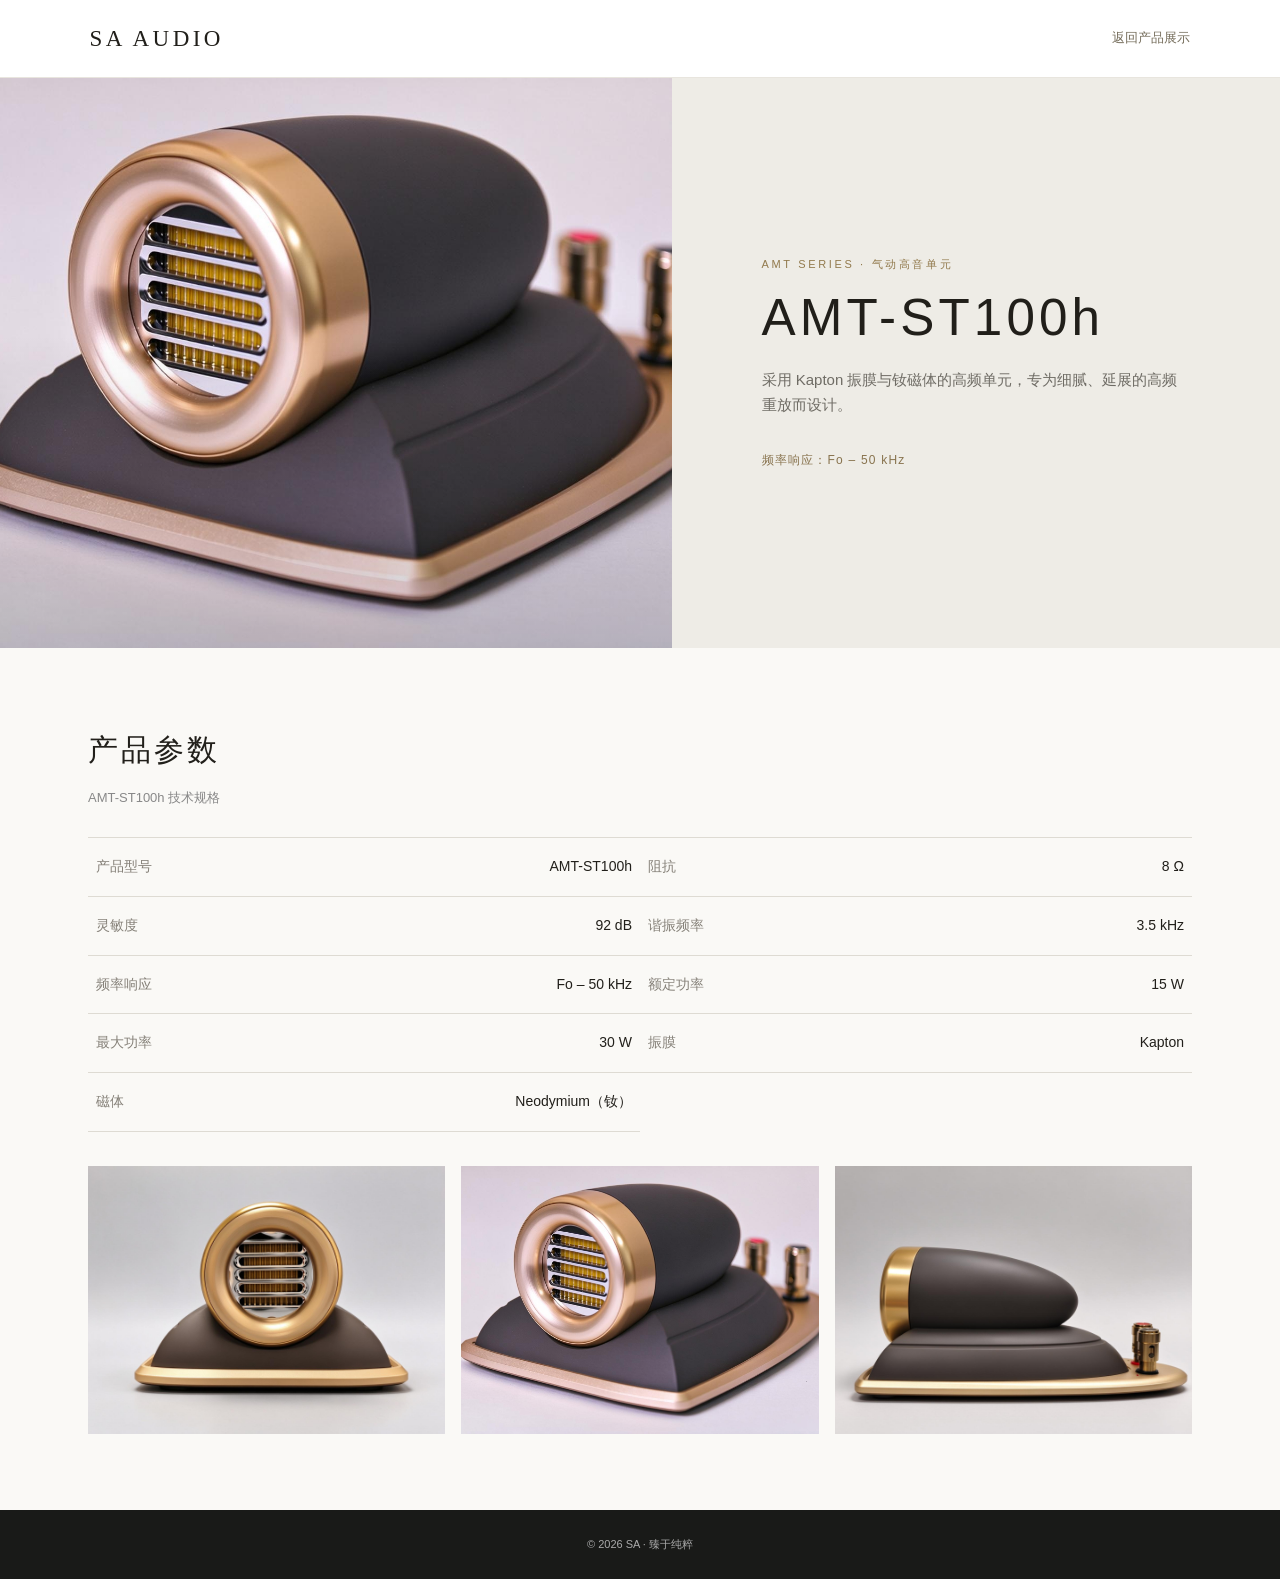
==== products/amt-st100h.html @ e04b7392 "网页升级" ====
<!doctype html>
<html lang="zh-CN">
<head>
  <meta charset="utf-8">
  <meta name="viewport" content="width=device-width, initial-scale=1">
  <title>AMT-ST100h｜SA Audio</title>
  <link rel="stylesheet" href="product.css">
</head>
<body>
  <header class="detail-header">
    <a class="detail-logo" href="../index.html">SA AUDIO</a>
    <a class="back-link" href="../index.html#products">返回产品展示</a>
  </header>
  <main>
    <section class="detail-hero">
      <div class="detail-image amt-detail-image" role="img" aria-label="AMT-ST100h 气动高音单元正侧面图">
        <img src="../images/productImg/AMT-ST100h/正侧面.png" alt="AMT-ST100h 气动高音单元">
      </div>
      <div class="detail-copy">
        <p class="detail-kicker">AMT SERIES · 气动高音单元</p>
        <h1>AMT-ST100h</h1>
        <p class="detail-lead">采用 Kapton 振膜与钕磁体的高频单元，专为细腻、延展的高频重放而设计。</p>
        <p class="detail-price-note">频率响应：Fo – 50 kHz</p>
      </div>
    </section>
    <section class="detail-section">
      <h2>产品参数</h2>
      <p class="section-note">AMT-ST100h 技术规格</p>
      <div class="spec-grid">
        <div class="spec-row"><span>产品型号</span><span>AMT-ST100h</span></div>
        <div class="spec-row"><span>阻抗</span><span>8 Ω</span></div>
        <div class="spec-row"><span>灵敏度</span><span>92 dB</span></div>
        <div class="spec-row"><span>谐振频率</span><span>3.5 kHz</span></div>
        <div class="spec-row"><span>频率响应</span><span>Fo – 50 kHz</span></div>
        <div class="spec-row"><span>额定功率</span><span>15 W</span></div>
        <div class="spec-row"><span>最大功率</span><span>30 W</span></div>
        <div class="spec-row"><span>振膜</span><span>Kapton</span></div>
        <div class="spec-row"><span>磁体</span><span>Neodymium（钕）</span></div>
      </div>
      <div class="product-gallery" aria-label="AMT-ST100h 产品图集">
        <img src="../images/productImg/AMT-ST100h/正面.png" alt="AMT-ST100h 正面">
        <img src="../images/productImg/AMT-ST100h/正侧面.png" alt="AMT-ST100h 正侧面">
        <img src="../images/productImg/AMT-ST100h/侧面.png" alt="AMT-ST100h 侧面">
      </div>
    </section>
  </main>
  <footer class="detail-footer"><span>© 2026 SA · 臻于纯粹</span></footer>
</body>
</html>
---- products/product.css ----
*{box-sizing:border-box}
html{scroll-behavior:smooth}
body{margin:0;color:#211f1a;background:#faf9f6;font-family:"Microsoft YaHei",Arial,sans-serif;line-height:1.7}
a{color:inherit;text-decoration:none}
.detail-header{height:78px;padding:0 7%;display:flex;align-items:center;justify-content:space-between;border-bottom:1px solid #e8e5de;background:#fff}
.detail-logo{font-family:"Bodoni MT",Didot,Georgia,serif;font-size:23px;letter-spacing:.15em}
.back-link{font-size:13px;color:#756d5b}
.detail-hero{display:grid;grid-template-columns:1.05fr .95fr;min-height:570px;background:#eeece6}
.detail-image{min-height:570px;position:relative;overflow:hidden;background:radial-gradient(ellipse at 50% 42%,#8e8c83,#383935 70%,#20211f);display:grid;place-items:center}
.detail-image:after{content:"";position:absolute;inset:0;background:linear-gradient(0deg,#0005,transparent 55%)}
.detail-image span{font:clamp(90px,15vw,210px) Georgia,serif;color:#e8e5dc;letter-spacing:.08em;text-shadow:0 20px 35px #0008}
.amt-detail-image{display:block;background:#e9e4e2}
.amt-detail-image:after{background:linear-gradient(0deg,rgba(0,0,0,.18),transparent 55%)}
.amt-detail-image img{width:100%;height:100%;object-fit:cover;display:block}
.product-gallery{display:grid;grid-template-columns:repeat(3,1fr);gap:16px;margin-top:34px}
.product-gallery-single{grid-template-columns:minmax(0,1fr);max-width:720px}
.product-gallery img{width:100%;aspect-ratio:4/3;object-fit:cover;display:block}
.detail-copy{align-self:center;padding:70px clamp(36px,7vw,110px)}
.detail-kicker{font-size:11px;letter-spacing:.24em;color:#927a4d}
.detail-copy h1{font-size:clamp(36px,4vw,56px);font-weight:300;letter-spacing:.08em;line-height:1.3;margin:12px 0}
.detail-lead{color:#6f6c65;font-size:15px}
.detail-price-note{margin-top:32px;color:#88734e;font-size:12px;letter-spacing:.1em}
.detail-section{max-width:1160px;margin:0 auto;padding:76px 28px}
.detail-section h2{font-weight:300;font-size:30px;letter-spacing:.1em;margin:0 0 12px}
.section-note{color:#888;font-size:13px;margin:0 0 28px}
.spec-grid{display:grid;grid-template-columns:repeat(2,1fr);border-top:1px solid #dedbd3}
.spec-row{display:flex;justify-content:space-between;gap:20px;padding:17px 8px;border-bottom:1px solid #dedbd3;font-size:14px}
.spec-row span:first-child{color:#858078}
.spec-row span:last-child{text-align:right}
.detail-lists{background:#f0eee8}
.list-columns{display:grid;grid-template-columns:1fr 1fr;gap:54px}
.list-columns h3{font-size:16px;font-weight:400;letter-spacing:.08em;border-bottom:1px solid #d7d3c9;padding-bottom:14px}
.list-columns ul{list-style:none;margin:0;padding:0}
.list-columns li{padding:10px 0;color:#666;font-size:14px}
.list-columns li:before{content:"＋";color:#9a8050;margin-right:12px}
.detail-footer{padding:25px 7%;display:flex;justify-content:center;text-align:center;background:#191a18;color:#aaa;font-size:11px}
@media(max-width:760px){
  .detail-header{height:66px;padding:0 6%}
  .detail-hero{grid-template-columns:1fr;min-height:0}
  .detail-image{min-height:360px}
  .product-gallery{gap:10px;margin-top:24px}
  .detail-copy{padding:42px 8% 52px}
  .detail-copy h1{font-size:36px}
  .detail-section{padding:52px 7%}
  .detail-section h2{font-size:26px}
  .spec-grid{grid-template-columns:1fr}
  .spec-row{padding:14px 2px;font-size:13px}
  .spec-row span:first-child{flex:0 0 37%}
  .spec-row span:last-child{overflow-wrap:anywhere}
  .list-columns{grid-template-columns:1fr;gap:25px}
  .detail-footer{gap:8px;flex-direction:column;align-items:center}
}
@media(max-width:420px){
  .detail-header{padding:0 18px}
  .detail-logo{font-size:19px}
  .back-link{font-size:12px}
  .detail-image{min-height:300px}
  .detail-copy{padding:34px 22px 42px}
  .detail-copy h1{font-size:31px}
  .detail-lead{font-size:14px}
  .detail-price-note{font-size:11px}
  .detail-section{padding:44px 20px}
  .detail-section h2{font-size:24px}
  .section-note{font-size:12px}
  .spec-row{gap:10px;font-size:12px}
  .spec-row span:first-child{flex-basis:34%}
  .list-columns li{font-size:13px}
}
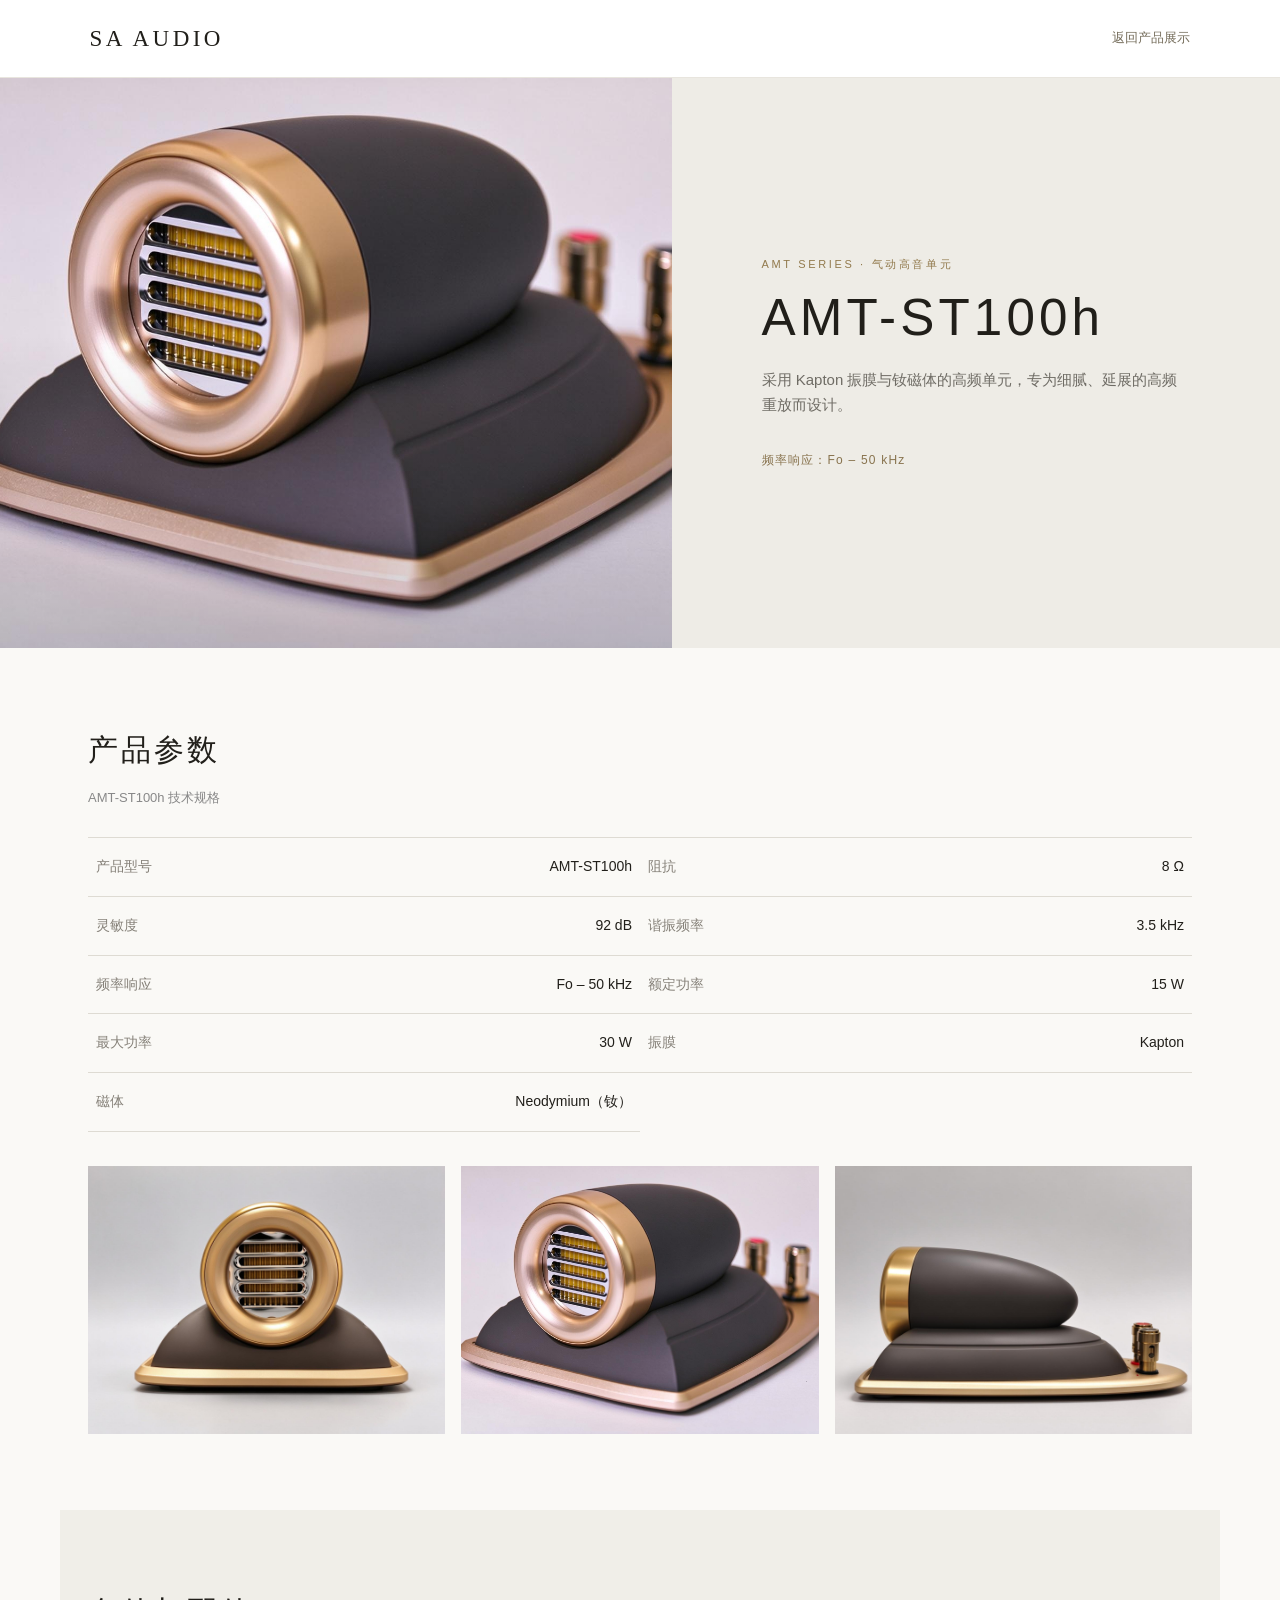
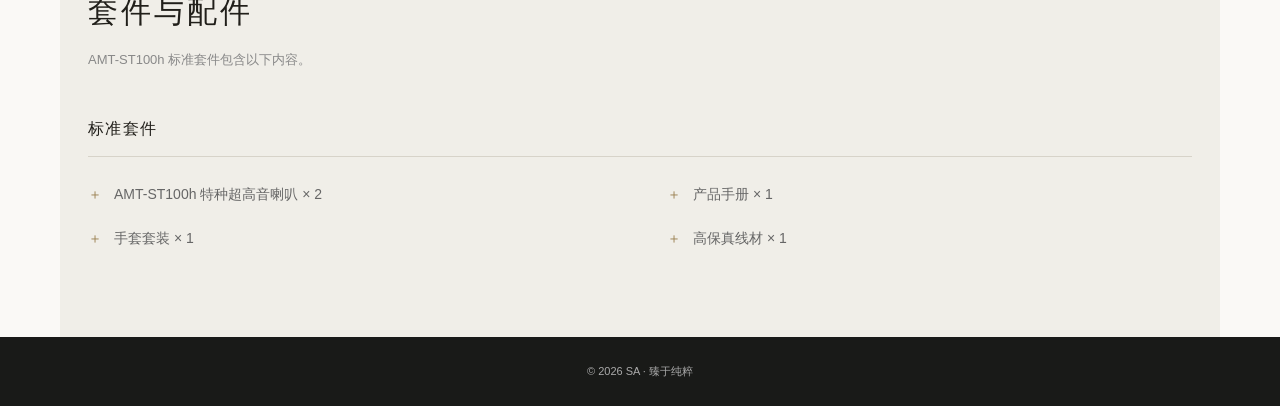
==== commit 508892bf: "添加新产品 4寸书架音箱" ====
--- a/products/amt-st100h.html
+++ b/products/amt-st100h.html
@@ -43,6 +43,18 @@
         <img src="../images/productImg/AMT-ST100h/侧面.png" alt="AMT-ST100h 侧面">
       </div>
     </section>
+    <section class="detail-section detail-lists">
+      <h2>套件与配件</h2>
+      <p class="section-note">AMT-ST100h 标准套件包含以下内容。</p>
+      <div class="list-columns kit-list-single">
+        <div><h3>标准套件</h3><ul>
+          <li>AMT-ST100h 特种超高音喇叭 × 2</li>
+          <li>产品手册 × 1</li>
+          <li>手套套装 × 1</li>
+          <li>高保真线材 × 1</li>
+        </ul></div>
+      </div>
+    </section>
   </main>
   <footer class="detail-footer"><span>© 2026 SA · 臻于纯粹</span></footer>
 </body>
--- a/products/product.css
+++ b/products/product.css
@@ -12,6 +12,11 @@
 .amt-detail-image{display:block;background:#e9e4e2}
 .amt-detail-image:after{background:linear-gradient(0deg,rgba(0,0,0,.18),transparent 55%)}
 .amt-detail-image img{width:100%;height:100%;object-fit:cover;display:block}
+.artist4-detail-image{background:#dedbd6}
+.artist4-detail-image:after{background:linear-gradient(0deg,rgba(0,0,0,.12),transparent 55%)}
+.artist4-detail-image img{width:100%;height:100%;object-fit:contain;display:block}
+.artist4-gallery{grid-template-columns:repeat(2,minmax(0,1fr));max-width:900px}
+.artist4-gallery img{aspect-ratio:1/1;object-fit:contain;background:#e8e6e2}
 .product-gallery{display:grid;grid-template-columns:repeat(3,1fr);gap:16px;margin-top:34px}
 .product-gallery-single{grid-template-columns:minmax(0,1fr);max-width:720px}
 .product-gallery img{width:100%;aspect-ratio:4/3;object-fit:cover;display:block}
@@ -29,6 +34,8 @@
 .spec-row span:last-child{text-align:right}
 .detail-lists{background:#f0eee8}
 .list-columns{display:grid;grid-template-columns:1fr 1fr;gap:54px}
+.kit-list-single>div{grid-column:1/-1}
+.kit-list-single ul{display:grid;grid-template-columns:repeat(2,minmax(0,1fr));column-gap:54px}
 .list-columns h3{font-size:16px;font-weight:400;letter-spacing:.08em;border-bottom:1px solid #d7d3c9;padding-bottom:14px}
 .list-columns ul{list-style:none;margin:0;padding:0}
 .list-columns li{padding:10px 0;color:#666;font-size:14px}
@@ -48,6 +55,7 @@
   .spec-row span:first-child{flex:0 0 37%}
   .spec-row span:last-child{overflow-wrap:anywhere}
   .list-columns{grid-template-columns:1fr;gap:25px}
+  .kit-list-single ul{grid-template-columns:1fr;column-gap:0}
   .detail-footer{gap:8px;flex-direction:column;align-items:center}
 }
 @media(max-width:420px){
